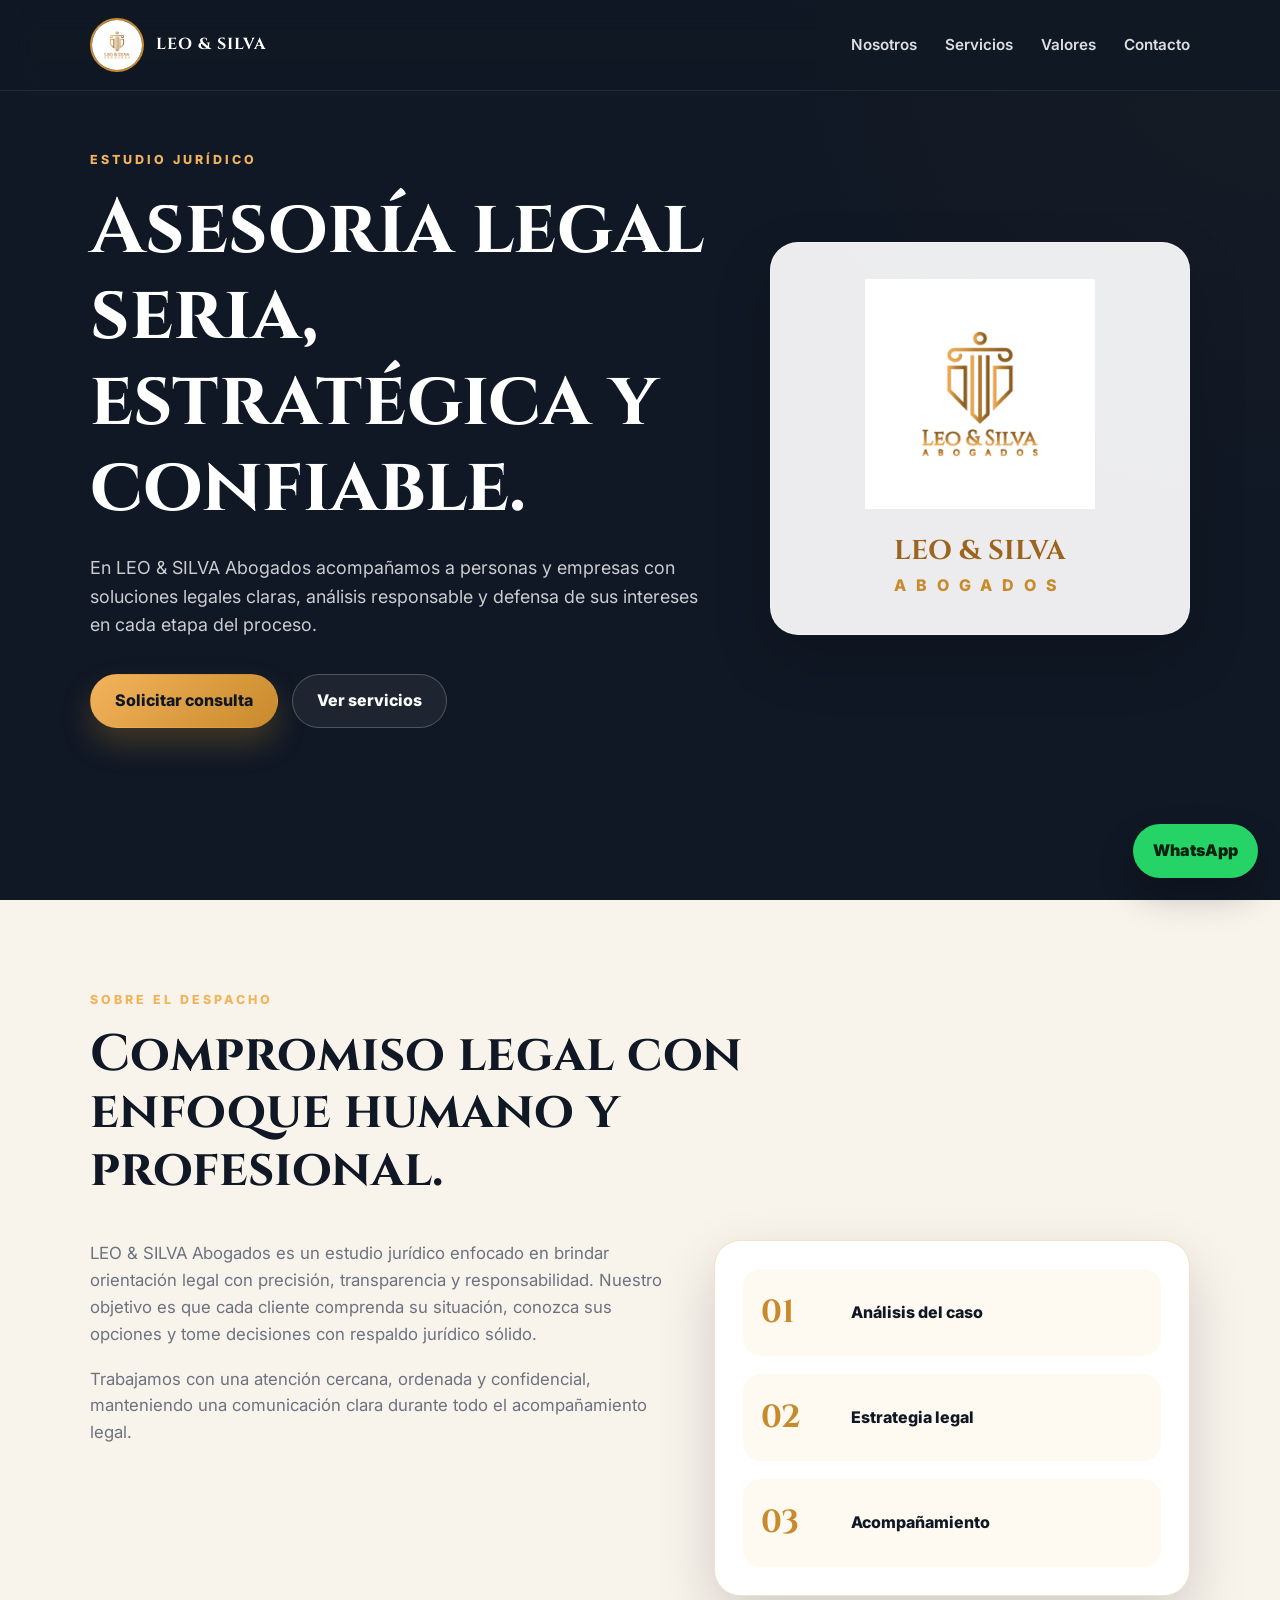
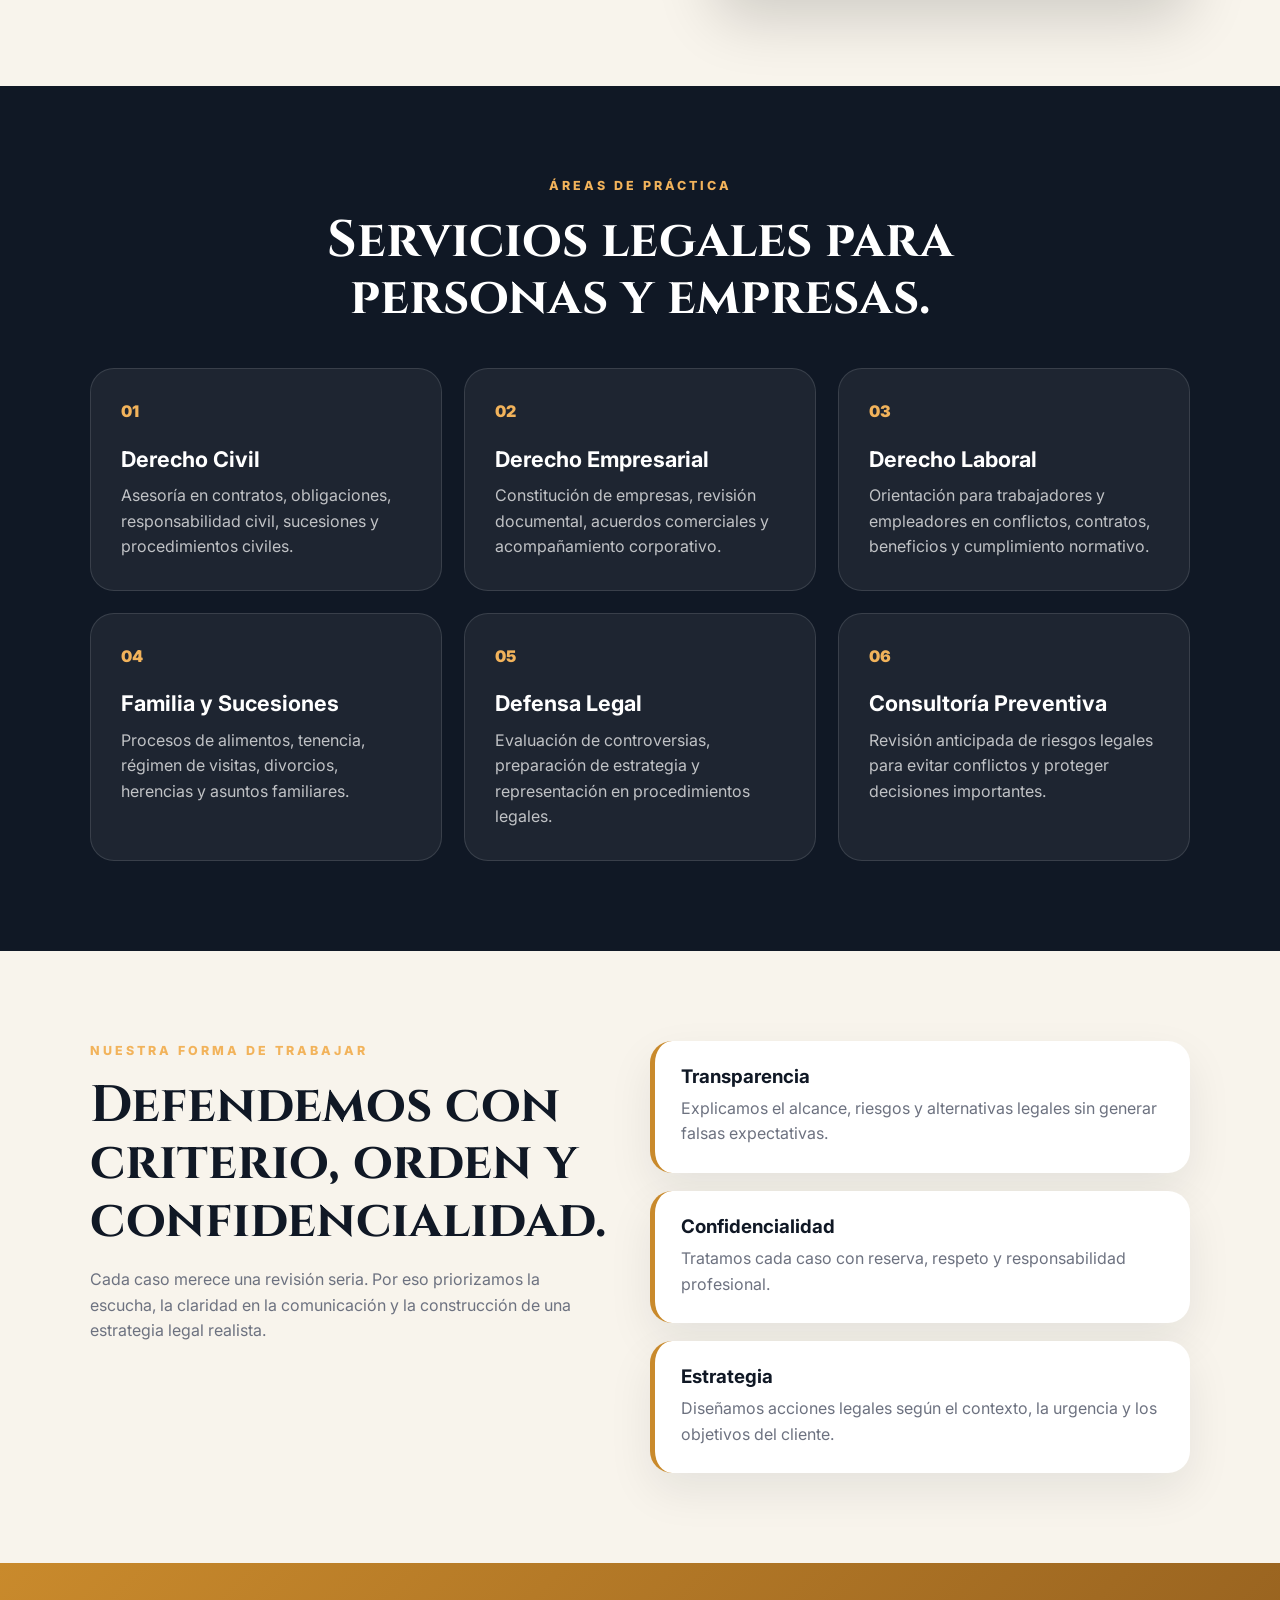
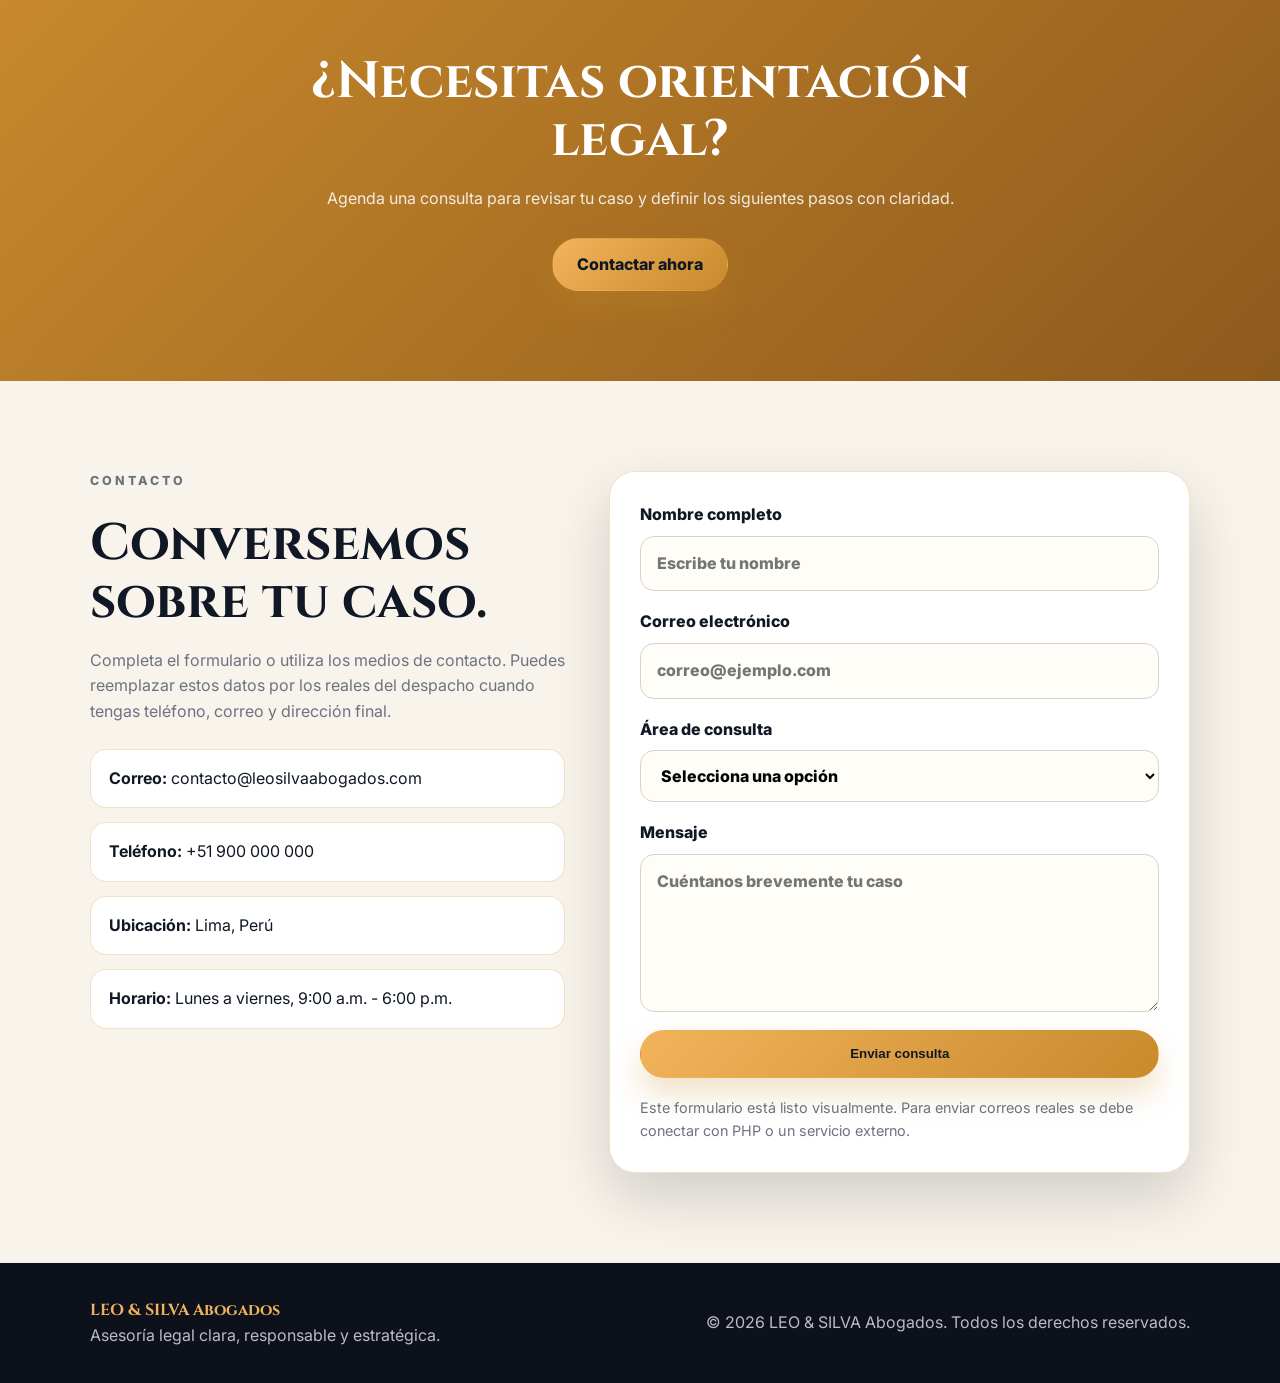
==== leo-silva-website/index.html @ 0517bd5f "realizando sustitucioon" ====
<!DOCTYPE html>
<html lang="es">
<head>
  <meta charset="UTF-8" />
  <meta name="viewport" content="width=device-width, initial-scale=1.0" />
  <title>LEO & SILVA Abogados | Estudio Jurídico</title>
  <meta name="description" content="LEO & SILVA Abogados es un estudio jurídico orientado a brindar asesoría legal clara, estratégica y confiable para personas y empresas." />
  <link rel="preconnect" href="https://fonts.googleapis.com">
  <link rel="preconnect" href="https://fonts.gstatic.com" crossorigin>
  <link href="https://fonts.googleapis.com/css2?family=Cinzel:wght@600;700&family=Inter:wght@400;500;600;700;800&display=swap" rel="stylesheet">
  <link rel="stylesheet" href="styles.css" />
</head>
<body>
  <header class="site-header" id="inicio">
    <nav class="navbar">
      <a href="#inicio" class="brand" aria-label="LEO & SILVA Abogados">
        <img src="assets/logo-leo-silva.jpg" alt="Logo de LEO & SILVA Abogados" />
        <span>LEO & SILVA</span>
      </a>

      <button class="menu-toggle" id="menuToggle" aria-label="Abrir menú">
        <span></span>
        <span></span>
        <span></span>
      </button>

      <ul class="nav-links" id="navLinks">
        <li><a href="#nosotros">Nosotros</a></li>
        <li><a href="#servicios">Servicios</a></li>
        <li><a href="#valores">Valores</a></li>
        <li><a href="#contacto">Contacto</a></li>
      </ul>
    </nav>

    <section class="hero section-padding">
      <div class="hero-content">
        <p class="eyebrow">Estudio jurídico</p>
        <h1>Asesoría legal seria, estratégica y confiable.</h1>
        <p class="hero-text">
          En LEO & SILVA Abogados acompañamos a personas y empresas con soluciones legales claras,
          análisis responsable y defensa de sus intereses en cada etapa del proceso.
        </p>
        <div class="hero-actions">
          <a class="btn btn-primary" href="#contacto">Solicitar consulta</a>
          <a class="btn btn-secondary" href="#servicios">Ver servicios</a>
        </div>
      </div>
      <div class="hero-card" aria-hidden="true">
        <img src="assets/logo-leo-silva.jpg" alt="" />
        <p>LEO & SILVA</p>
        <span>ABOGADOS</span>
      </div>
    </section>
  </header>

  <main>
    <section class="section section-padding" id="nosotros">
      <div class="section-heading">
        <p class="eyebrow">Sobre el despacho</p>
        <h2>Compromiso legal con enfoque humano y profesional.</h2>
      </div>
      <div class="about-grid">
        <div class="about-text">
          <p>
            LEO & SILVA Abogados es un estudio jurídico enfocado en brindar orientación legal con precisión,
            transparencia y responsabilidad. Nuestro objetivo es que cada cliente comprenda su situación,
            conozca sus opciones y tome decisiones con respaldo jurídico sólido.
          </p>
          <p>
            Trabajamos con una atención cercana, ordenada y confidencial, manteniendo una comunicación clara durante
            todo el acompañamiento legal.
          </p>
        </div>
        <div class="stats-card">
          <div>
            <strong>01</strong>
            <span>Análisis del caso</span>
          </div>
          <div>
            <strong>02</strong>
            <span>Estrategia legal</span>
          </div>
          <div>
            <strong>03</strong>
            <span>Acompañamiento</span>
          </div>
        </div>
      </div>
    </section>

    <section class="section section-dark section-padding" id="servicios">
      <div class="section-heading center">
        <p class="eyebrow">Áreas de práctica</p>
        <h2>Servicios legales para personas y empresas.</h2>
      </div>
      <div class="services-grid">
        <article class="service-card">
          <span>01</span>
          <h3>Derecho Civil</h3>
          <p>Asesoría en contratos, obligaciones, responsabilidad civil, sucesiones y procedimientos civiles.</p>
        </article>
        <article class="service-card">
          <span>02</span>
          <h3>Derecho Empresarial</h3>
          <p>Constitución de empresas, revisión documental, acuerdos comerciales y acompañamiento corporativo.</p>
        </article>
        <article class="service-card">
          <span>03</span>
          <h3>Derecho Laboral</h3>
          <p>Orientación para trabajadores y empleadores en conflictos, contratos, beneficios y cumplimiento normativo.</p>
        </article>
        <article class="service-card">
          <span>04</span>
          <h3>Familia y Sucesiones</h3>
          <p>Procesos de alimentos, tenencia, régimen de visitas, divorcios, herencias y asuntos familiares.</p>
        </article>
        <article class="service-card">
          <span>05</span>
          <h3>Defensa Legal</h3>
          <p>Evaluación de controversias, preparación de estrategia y representación en procedimientos legales.</p>
        </article>
        <article class="service-card">
          <span>06</span>
          <h3>Consultoría Preventiva</h3>
          <p>Revisión anticipada de riesgos legales para evitar conflictos y proteger decisiones importantes.</p>
        </article>
      </div>
    </section>

    <section class="section section-padding" id="valores">
      <div class="values-layout">
        <div>
          <p class="eyebrow">Nuestra forma de trabajar</p>
          <h2>Defendemos con criterio, orden y confidencialidad.</h2>
          <p>
            Cada caso merece una revisión seria. Por eso priorizamos la escucha, la claridad en la comunicación
            y la construcción de una estrategia legal realista.
          </p>
        </div>
        <div class="values-list">
          <div class="value-item">
            <h3>Transparencia</h3>
            <p>Explicamos el alcance, riesgos y alternativas legales sin generar falsas expectativas.</p>
          </div>
          <div class="value-item">
            <h3>Confidencialidad</h3>
            <p>Tratamos cada caso con reserva, respeto y responsabilidad profesional.</p>
          </div>
          <div class="value-item">
            <h3>Estrategia</h3>
            <p>Diseñamos acciones legales según el contexto, la urgencia y los objetivos del cliente.</p>
          </div>
        </div>
      </div>
    </section>

    <section class="cta section-padding">
      <div class="cta-content">
        <h2>¿Necesitas orientación legal?</h2>
        <p>Agenda una consulta para revisar tu caso y definir los siguientes pasos con claridad.</p>
        <a class="btn btn-primary" href="#contacto">Contactar ahora</a>
      </div>
    </section>

    <section class="section section-padding" id="contacto">
      <div class="contact-grid">
        <div class="contact-info">
          <p class="eyebrow">Contacto</p>
          <h2>Conversemos sobre tu caso.</h2>
          <p>
            Completa el formulario o utiliza los medios de contacto. Puedes reemplazar estos datos por los reales
            del despacho cuando tengas teléfono, correo y dirección final.
          </p>
          <ul>
            <li><strong>Correo:</strong> contacto@leosilvaabogados.com</li>
            <li><strong>Teléfono:</strong> +51 900 000 000</li>
            <li><strong>Ubicación:</strong> Lima, Perú</li>
            <li><strong>Horario:</strong> Lunes a viernes, 9:00 a.m. - 6:00 p.m.</li>
          </ul>
        </div>

        <form class="contact-form" id="contactForm">
          <label>
            Nombre completo
            <input type="text" name="nombre" placeholder="Escribe tu nombre" required />
          </label>
          <label>
            Correo electrónico
            <input type="email" name="correo" placeholder="correo@ejemplo.com" required />
          </label>
          <label>
            Área de consulta
            <select name="area" required>
              <option value="">Selecciona una opción</option>
              <option>Derecho Civil</option>
              <option>Derecho Empresarial</option>
              <option>Derecho Laboral</option>
              <option>Familia y Sucesiones</option>
              <option>Defensa Legal</option>
              <option>Consultoría Preventiva</option>
            </select>
          </label>
          <label>
            Mensaje
            <textarea name="mensaje" rows="5" placeholder="Cuéntanos brevemente tu caso" required></textarea>
          </label>
          <button class="btn btn-primary" type="submit">Enviar consulta</button>
          <p class="form-note" id="formNote">Este formulario está listo visualmente. Para enviar correos reales se debe conectar con PHP o un servicio externo.</p>
        </form>
      </div>
    </section>
  </main>

  <footer class="footer">
    <div>
      <strong>LEO & SILVA Abogados</strong>
      <p>Asesoría legal clara, responsable y estratégica.</p>
    </div>
    <p>© <span id="year"></span> LEO & SILVA Abogados. Todos los derechos reservados.</p>
  </footer>

  <a class="whatsapp-float" href="https://wa.me/51983726462" target="_blank" rel="noopener" aria-label="Contactar por WhatsApp">
    WhatsApp
  </a>

  <script src="script.js"></script>
</body>
</html>
---- leo-silva-website/styles.css ----
:root {
  --navy: #101825;
  --navy-soft: #172236;
  --gold: #c98a2c;
  --gold-light: #f2b35b;
  --cream: #f8f4ec;
  --white: #ffffff;
  --gray: #6d7280;
  --dark: #0c111c;
  --border: rgba(201, 138, 44, 0.25);
  --shadow: 0 24px 60px rgba(0, 0, 0, 0.16);
}

* {
  box-sizing: border-box;
  margin: 0;
  padding: 0;
}

html {
  scroll-behavior: smooth;
}

body {
  font-family: 'Inter', sans-serif;
  color: var(--navy);
  background: var(--cream);
  line-height: 1.6;
}

img {
  max-width: 100%;
  display: block;
}

a {
  text-decoration: none;
  color: inherit;
}

.section-padding {
  padding: 90px 7%;
}

.site-header {
  min-height: 100vh;
  color: var(--white);
  background:
    linear-gradient(rgba(16, 24, 37, 0.9), rgba(16, 24, 37, 0.86)),
    radial-gradient(circle at top right, rgba(201, 138, 44, 0.35), transparent 34%),
    var(--navy);
}

.navbar {
  position: fixed;
  inset: 0 0 auto 0;
  z-index: 20;
  display: flex;
  align-items: center;
  justify-content: space-between;
  padding: 18px 7%;
  background: rgba(16, 24, 37, 0.88);
  backdrop-filter: blur(16px);
  border-bottom: 1px solid rgba(255, 255, 255, 0.08);
}

.brand {
  display: flex;
  align-items: center;
  gap: 12px;
  font-family: 'Cinzel', serif;
  font-weight: 700;
  letter-spacing: 1px;
}

.brand img {
  width: 54px;
  height: 54px;
  object-fit: cover;
  border-radius: 50%;
  border: 2px solid var(--gold);
}

.nav-links {
  display: flex;
  align-items: center;
  gap: 28px;
  list-style: none;
}

.nav-links a {
  color: rgba(255, 255, 255, 0.86);
  font-weight: 600;
  font-size: 0.95rem;
  transition: color 0.2s ease;
}

.nav-links a:hover {
  color: var(--gold-light);
}

.menu-toggle {
  display: none;
  background: transparent;
  border: 0;
  cursor: pointer;
}

.menu-toggle span {
  display: block;
  width: 28px;
  height: 3px;
  margin: 5px 0;
  background: var(--white);
  border-radius: 999px;
}

.hero {
  display: grid;
  grid-template-columns: 1.2fr 0.8fr;
  align-items: center;
  gap: 50px;
  padding-top: 150px;
}

.eyebrow {
  color: var(--gold-light);
  text-transform: uppercase;
  letter-spacing: 3px;
  font-weight: 800;
  font-size: 0.78rem;
  margin-bottom: 16px;
}

h1, h2, h3 {
  line-height: 1.12;
}

h1, h2 {
  font-family: 'Cinzel', serif;
}

h1 {
  max-width: 850px;
  font-size: clamp(2.6rem, 6vw, 5.6rem);
  margin-bottom: 24px;
}

.hero-text {
  max-width: 700px;
  color: rgba(255, 255, 255, 0.78);
  font-size: 1.12rem;
  margin-bottom: 34px;
}

.hero-actions {
  display: flex;
  flex-wrap: wrap;
  gap: 14px;
}

.btn {
  display: inline-flex;
  align-items: center;
  justify-content: center;
  min-height: 48px;
  padding: 13px 24px;
  border-radius: 999px;
  font-weight: 800;
  transition: transform 0.2s ease, box-shadow 0.2s ease, background 0.2s ease;
  border: 1px solid transparent;
  cursor: pointer;
}

.btn:hover {
  transform: translateY(-2px);
}

.btn-primary {
  color: var(--navy);
  background: linear-gradient(135deg, var(--gold-light), var(--gold));
  box-shadow: 0 16px 30px rgba(201, 138, 44, 0.26);
}

.btn-secondary {
  color: var(--white);
  border-color: rgba(255, 255, 255, 0.22);
  background: rgba(255, 255, 255, 0.06);
}

.hero-card {
  justify-self: center;
  width: min(420px, 100%);
  padding: 36px;
  text-align: center;
  background: rgba(255, 255, 255, 0.92);
  color: var(--navy);
  border-radius: 28px;
  box-shadow: var(--shadow);
  border: 1px solid rgba(255, 255, 255, 0.35);
}

.hero-card img {
  width: 230px;
  height: 230px;
  object-fit: contain;
  margin: 0 auto 20px;
}

.hero-card p {
  font-family: 'Cinzel', serif;
  font-size: 1.7rem;
  font-weight: 700;
  color: #9d641e;
}

.hero-card span {
  letter-spacing: 10px;
  color: var(--gold);
  font-weight: 800;
}

.section {
  background: var(--cream);
}

.section-heading {
  max-width: 780px;
  margin-bottom: 42px;
}

.section-heading.center {
  margin-inline: auto;
  text-align: center;
}

h2 {
  font-size: clamp(2rem, 4vw, 3.4rem);
  color: var(--navy);
  margin-bottom: 18px;
}

.about-grid {
  display: grid;
  grid-template-columns: 1.1fr 0.9fr;
  gap: 42px;
  align-items: start;
}

.about-text {
  color: var(--gray);
  font-size: 1.05rem;
}

.about-text p + p {
  margin-top: 18px;
}

.stats-card {
  display: grid;
  gap: 18px;
  padding: 28px;
  background: var(--white);
  border-radius: 26px;
  box-shadow: var(--shadow);
  border: 1px solid var(--border);
}

.stats-card div {
  display: grid;
  grid-template-columns: 72px 1fr;
  align-items: center;
  gap: 18px;
  padding: 18px;
  border-radius: 18px;
  background: #fffaf1;
}

.stats-card strong {
  font-family: 'Cinzel', serif;
  color: var(--gold);
  font-size: 2rem;
}

.stats-card span {
  font-weight: 800;
}

.section-dark {
  background: var(--navy);
  color: var(--white);
}

.section-dark h2 {
  color: var(--white);
}

.services-grid {
  display: grid;
  grid-template-columns: repeat(3, 1fr);
  gap: 22px;
}

.service-card {
  padding: 30px;
  border-radius: 24px;
  background: rgba(255, 255, 255, 0.06);
  border: 1px solid rgba(255, 255, 255, 0.12);
  transition: transform 0.2s ease, background 0.2s ease;
}

.service-card:hover {
  transform: translateY(-6px);
  background: rgba(255, 255, 255, 0.1);
}

.service-card span {
  display: inline-block;
  color: var(--gold-light);
  font-weight: 900;
  margin-bottom: 22px;
}

.service-card h3 {
  font-size: 1.35rem;
  margin-bottom: 12px;
}

.service-card p {
  color: rgba(255, 255, 255, 0.72);
}

.values-layout {
  display: grid;
  grid-template-columns: 0.85fr 1.15fr;
  gap: 44px;
  align-items: start;
}

.values-layout > div:first-child p:last-child {
  color: var(--gray);
}

.values-list {
  display: grid;
  gap: 18px;
}

.value-item {
  padding: 26px;
  background: var(--white);
  border-radius: 22px;
  border-left: 5px solid var(--gold);
  box-shadow: 0 18px 45px rgba(16, 24, 37, 0.08);
}

.value-item h3 {
  margin-bottom: 8px;
}

.value-item p {
  color: var(--gray);
}

.cta {
  background: linear-gradient(135deg, var(--gold), #8d5a1d);
  color: var(--white);
  text-align: center;
}

.cta h2 {
  color: var(--white);
}

.cta-content {
  max-width: 760px;
  margin: auto;
}

.cta p {
  margin-bottom: 26px;
  color: rgba(255, 255, 255, 0.86);
}

.contact-grid {
  display: grid;
  grid-template-columns: 0.9fr 1.1fr;
  gap: 44px;
}

.contact-info p {
  color: var(--gray);
  margin-bottom: 24px;
}

.contact-info ul {
  list-style: none;
  display: grid;
  gap: 14px;
}

.contact-info li {
  padding: 16px 18px;
  background: var(--white);
  border-radius: 16px;
  border: 1px solid var(--border);
}

.contact-form {
  display: grid;
  gap: 18px;
  padding: 30px;
  background: var(--white);
  border-radius: 26px;
  box-shadow: var(--shadow);
  border: 1px solid var(--border);
}

.contact-form label {
  display: grid;
  gap: 8px;
  font-weight: 800;
}

input, select, textarea {
  width: 100%;
  padding: 14px 16px;
  border: 1px solid #d8d2c7;
  border-radius: 14px;
  font: inherit;
  outline: none;
  background: #fffdf8;
}

input:focus, select:focus, textarea:focus {
  border-color: var(--gold);
  box-shadow: 0 0 0 4px rgba(201, 138, 44, 0.14);
}

.form-note {
  color: var(--gray);
  font-size: 0.9rem;
}

.footer {
  display: flex;
  align-items: center;
  justify-content: space-between;
  gap: 20px;
  padding: 34px 7%;
  color: rgba(255, 255, 255, 0.72);
  background: var(--dark);
}

.footer strong {
  color: var(--gold-light);
  font-family: 'Cinzel', serif;
}

.whatsapp-float {
  position: fixed;
  right: 22px;
  bottom: 22px;
  z-index: 30;
  padding: 14px 20px;
  border-radius: 999px;
  background: #25d366;
  color: #07220f;
  font-weight: 900;
  box-shadow: 0 18px 36px rgba(0, 0, 0, 0.22);
}

@media (max-width: 980px) {
  .hero,
  .about-grid,
  .values-layout,
  .contact-grid {
    grid-template-columns: 1fr;
  }

  .services-grid {
    grid-template-columns: repeat(2, 1fr);
  }

  .hero-card {
    justify-self: start;
  }
}

@media (max-width: 760px) {
  .section-padding {
    padding: 72px 6%;
  }

  .navbar {
    padding: 14px 6%;
  }

  .brand span {
    font-size: 0.95rem;
  }

  .menu-toggle {
    display: block;
  }

  .nav-links {
    position: absolute;
    top: 82px;
    left: 6%;
    right: 6%;
    display: none;
    flex-direction: column;
    align-items: stretch;
    gap: 0;
    padding: 16px;
    border-radius: 18px;
    background: rgba(16, 24, 37, 0.98);
    box-shadow: var(--shadow);
  }

  .nav-links.active {
    display: flex;
  }

  .nav-links a {
    display: block;
    padding: 14px;
  }

  .hero {
    padding-top: 126px;
  }

  .hero-actions {
    flex-direction: column;
  }

  .btn {
    width: 100%;
  }

  .hero-card img {
    width: 190px;
    height: 190px;
  }

  .services-grid {
    grid-template-columns: 1fr;
  }

  .footer {
    flex-direction: column;
    align-items: flex-start;
  }
}
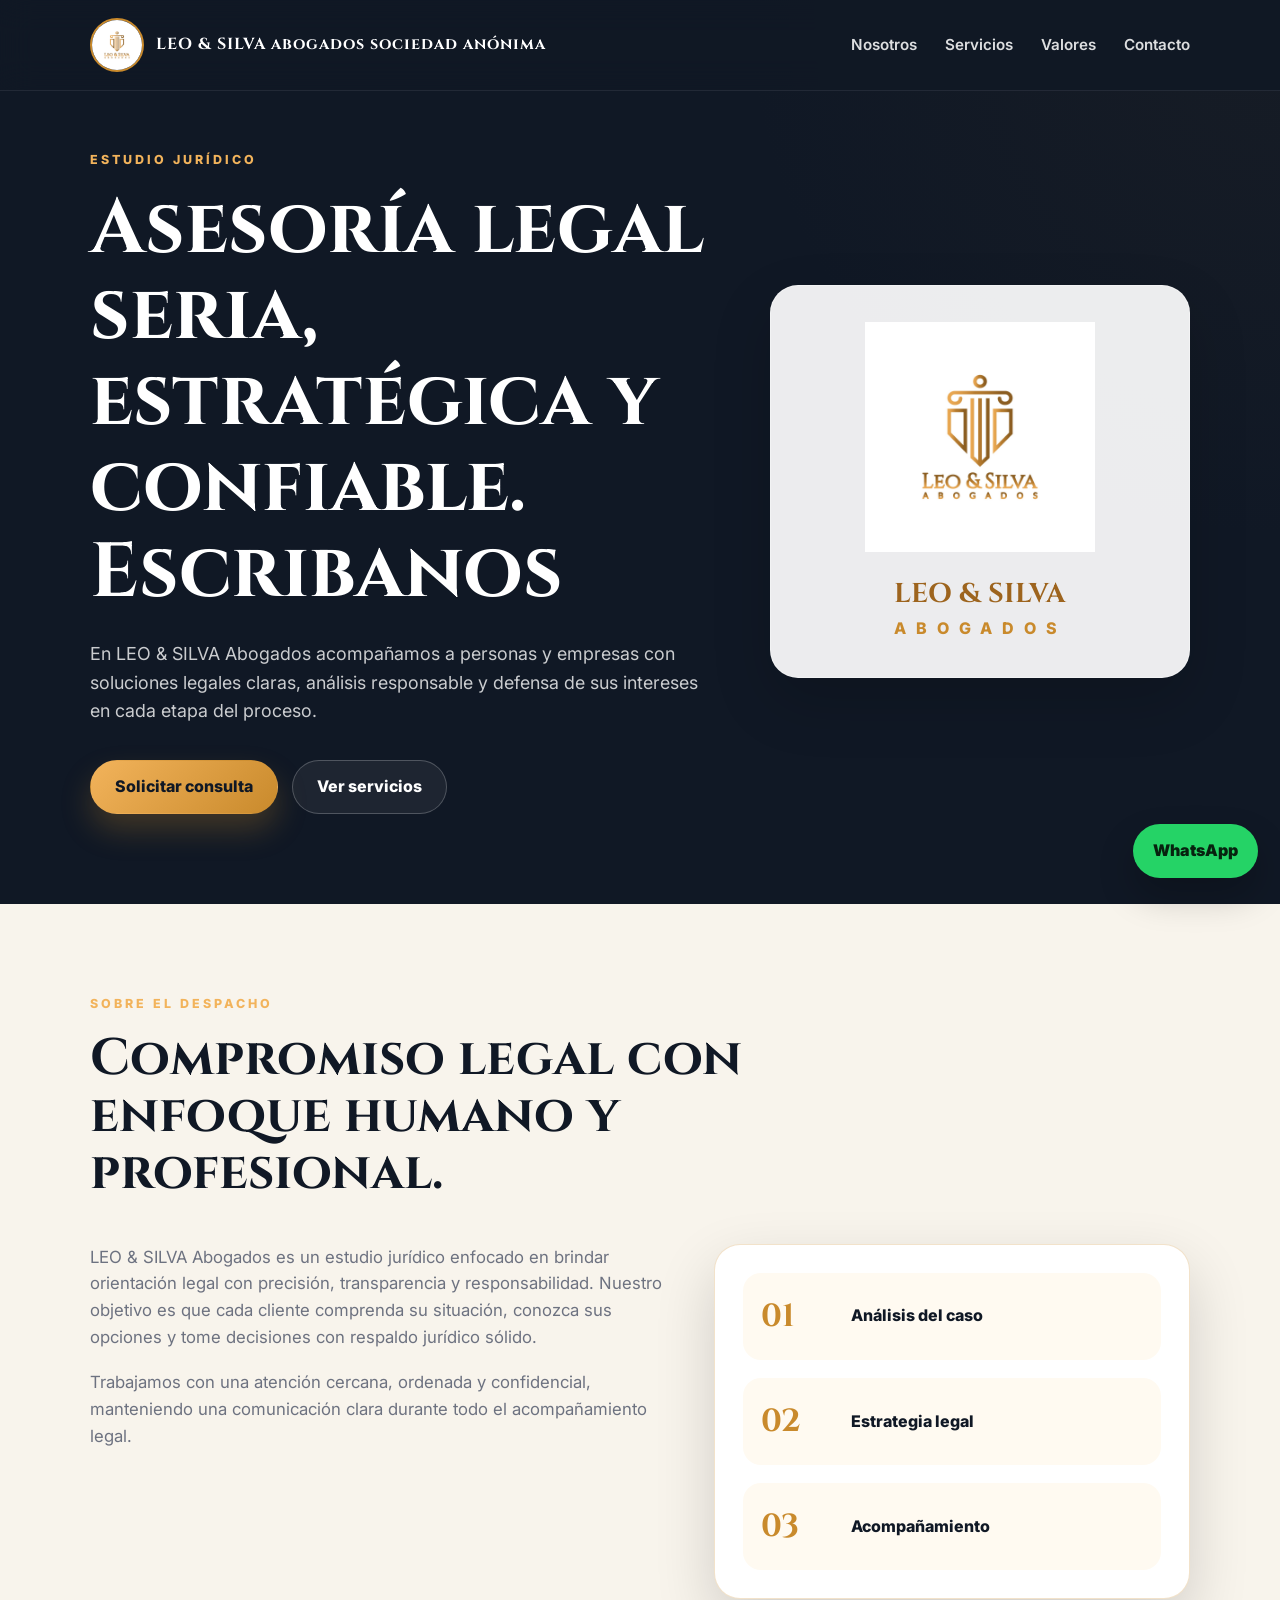
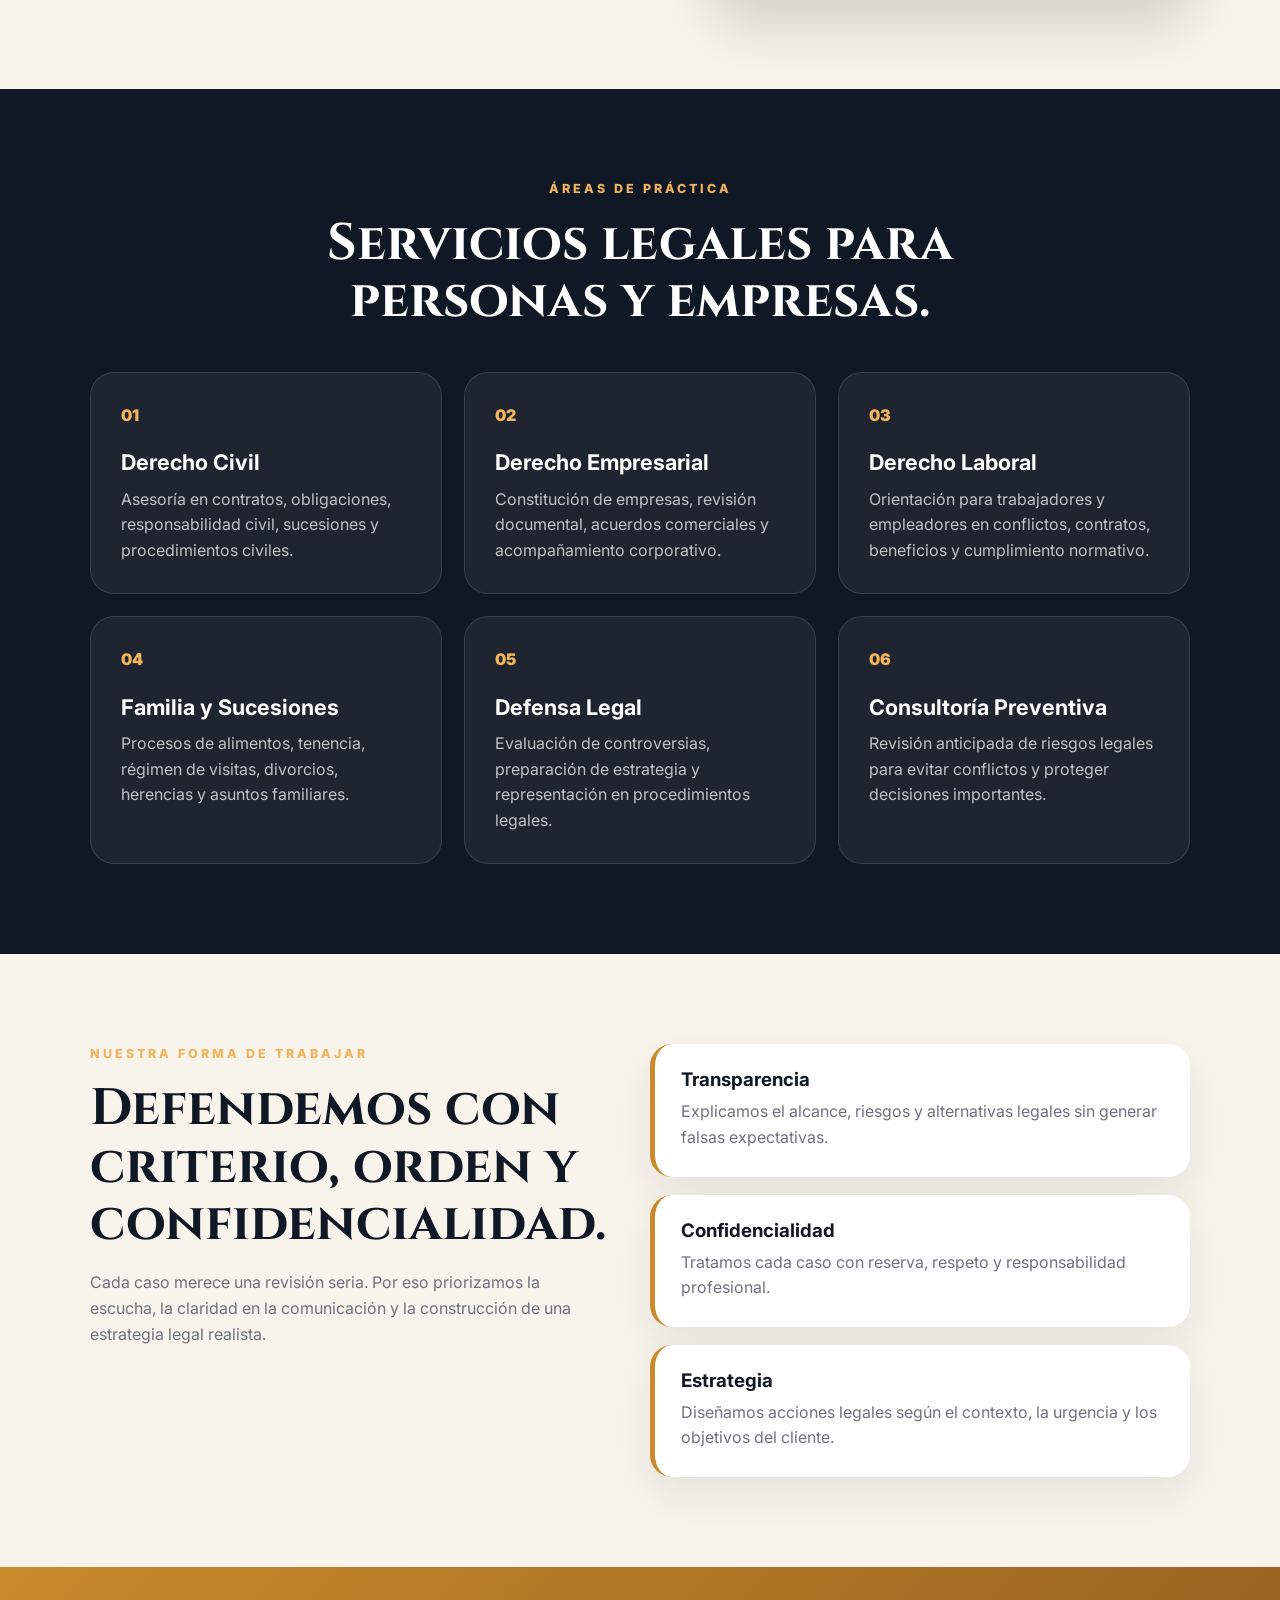
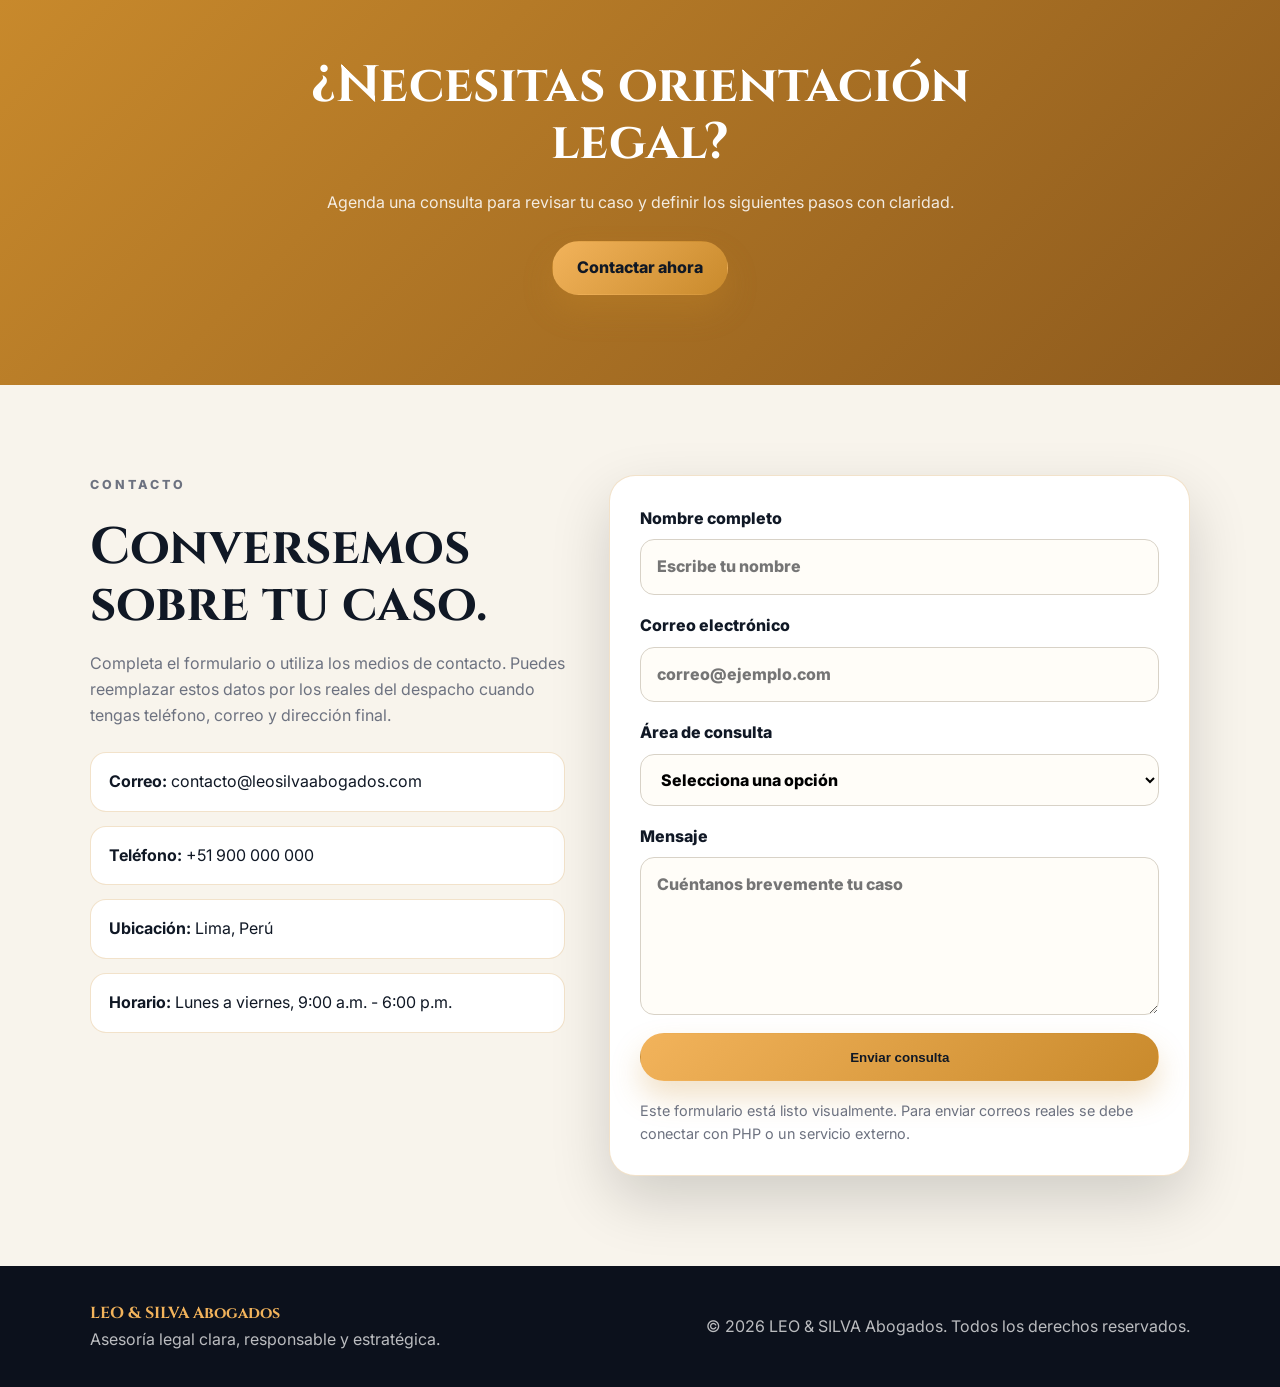
==== commit 3e2fdb20: "subiendo cambios subiendo cambios" ====
--- a/leo-silva-website/index.html
+++ b/leo-silva-website/index.html
@@ -15,7 +15,7 @@
     <nav class="navbar">
       <a href="#inicio" class="brand" aria-label="LEO & SILVA Abogados">
         <img src="assets/logo-leo-silva.jpg" alt="Logo de LEO & SILVA Abogados" />
-        <span>LEO & SILVA</span>
+        <span>LEO & SILVA abogados sociedad anónima</span>
       </a>
 
       <button class="menu-toggle" id="menuToggle" aria-label="Abrir menú">
@@ -35,7 +35,7 @@
     <section class="hero section-padding">
       <div class="hero-content">
         <p class="eyebrow">Estudio jurídico</p>
-        <h1>Asesoría legal seria, estratégica y confiable.</h1>
+        <h1>Asesoría legal seria, estratégica y confiable. Escribanos</h1>
         <p class="hero-text">
           En LEO & SILVA Abogados acompañamos a personas y empresas con soluciones legales claras,
           análisis responsable y defensa de sus intereses en cada etapa del proceso.
